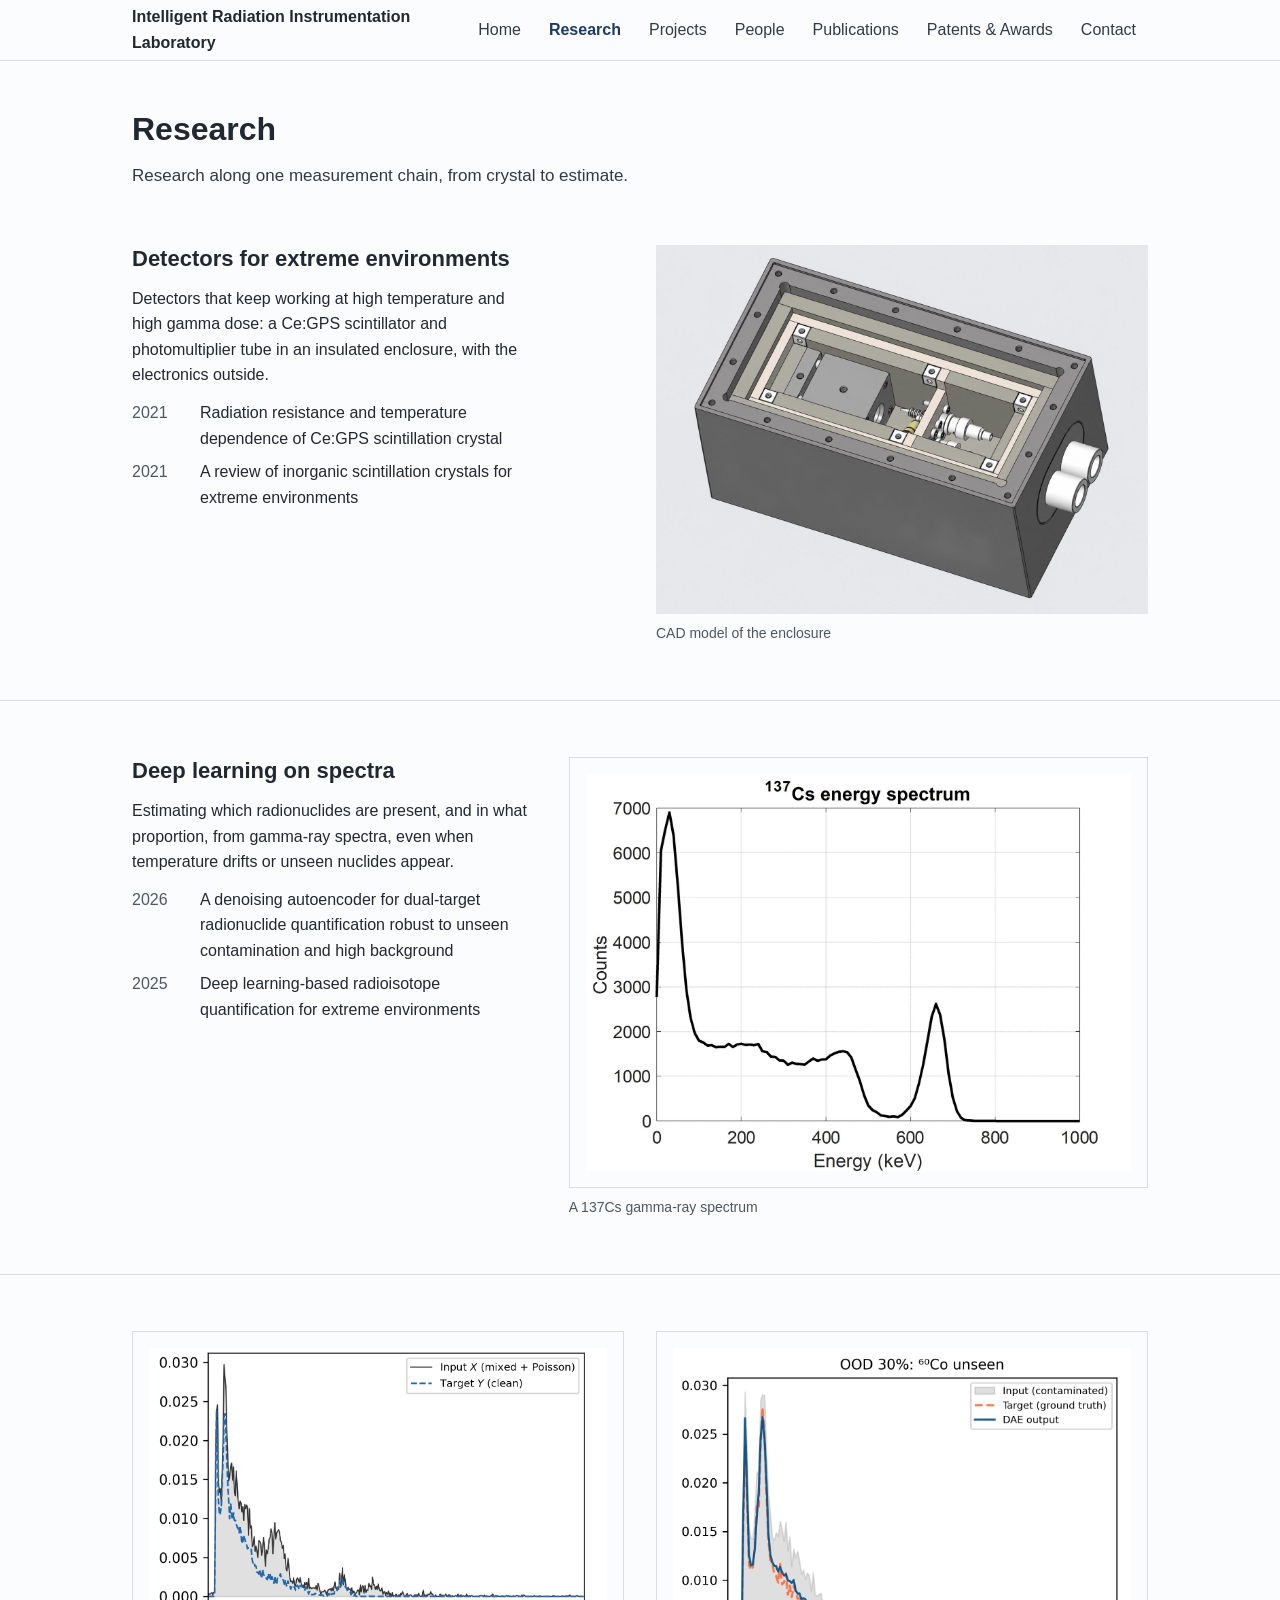
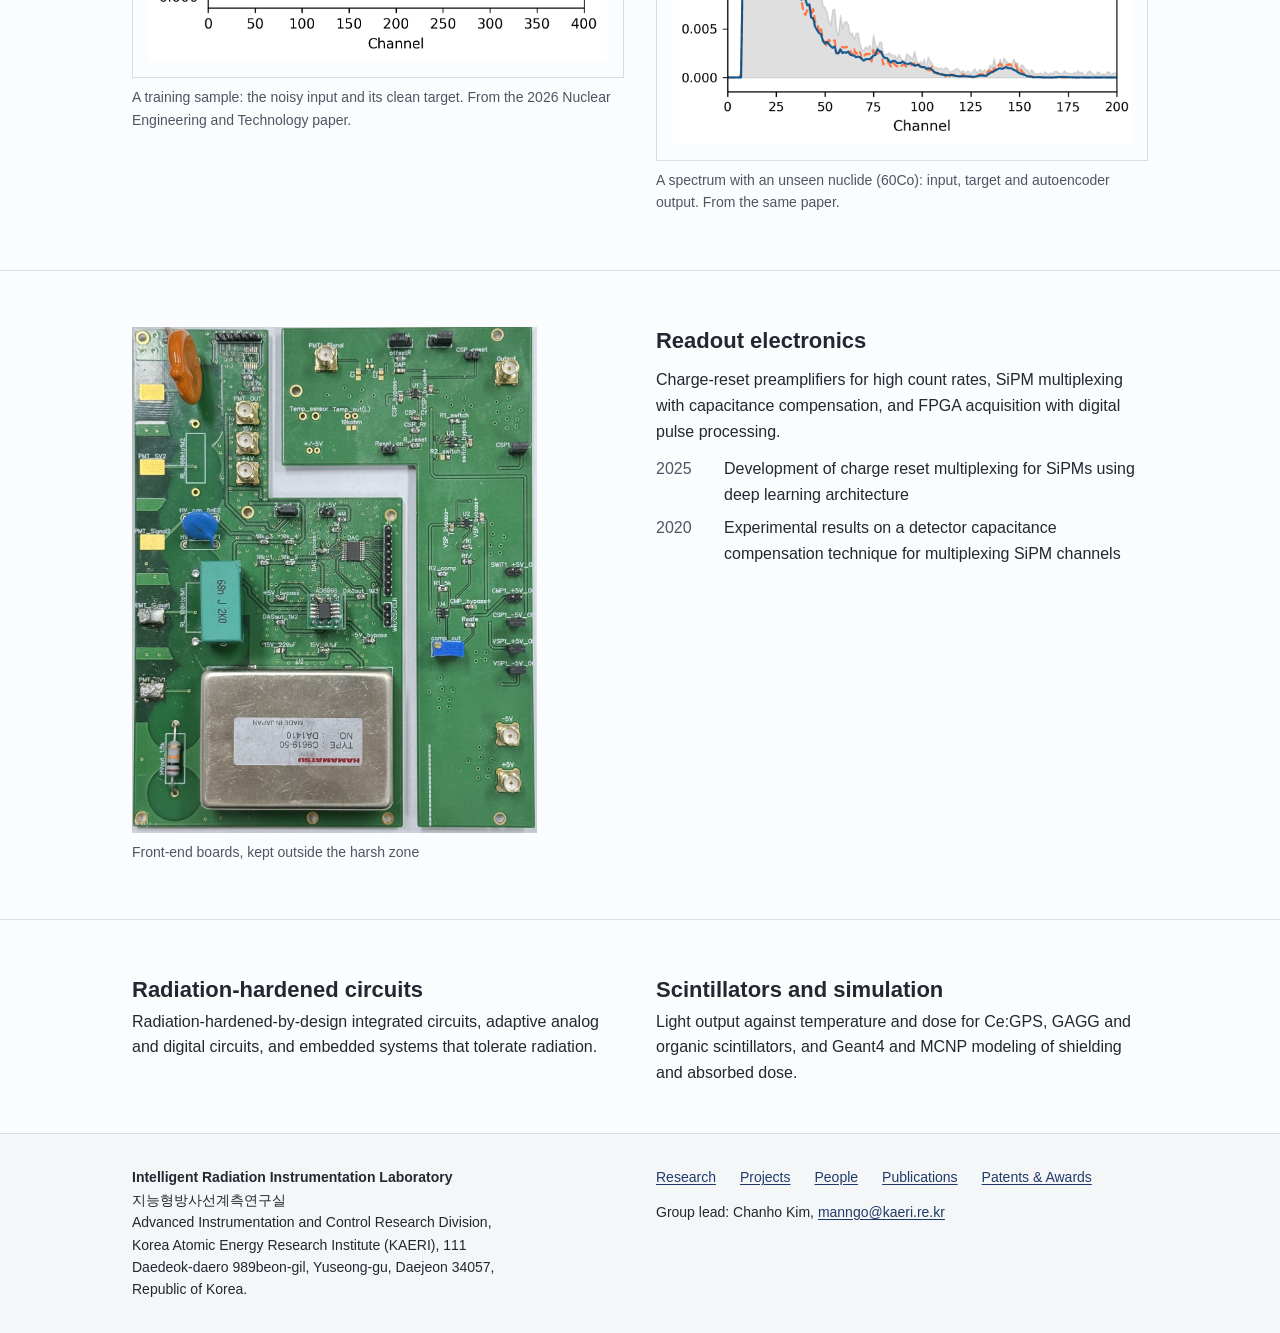
==== research.html @ 73b37523 "Publish Intelligent Radiation Instrumentation Laboratory site" ====
<!doctype html>
<html lang="en">
<head>
<meta charset="utf-8">
<meta name="viewport" content="width=device-width, initial-scale=1">
<title>Research | Intelligent Radiation Instrumentation Laboratory</title>
<meta name="description" content="Research areas of the Intelligent Radiation Instrumentation Laboratory: extreme-environment detectors, deep-learning spectral analysis, readout electronics, radiation-hardened circuits and simulation.">
<link rel="stylesheet" href="inner.css">
</head>
<body>
<a class="skip" href="#main">Skip to content</a>
<header class="nav"><div class="container"><div class="nav__in"><a class="wm" href="index.html" aria-label="Intelligent Radiation Instrumentation Laboratory, home"><span class="wm__s">IRIL</span><span class="wm__l">Intelligent Radiation Instrumentation Laboratory</span></a><details class="menu" open><summary>Menu</summary><ul><li><a href="index.html">Home</a></li><li><a href="research.html" aria-current="page">Research</a></li><li><a href="projects.html">Projects</a></li><li><a href="people.html">People</a></li><li><a href="publications.html">Publications</a></li><li><a href="patents-awards.html">Patents &amp; Awards</a></li><li><a href="contact.html">Contact</a></li></ul></details></div></div></header>
<main id="main">
<section class="pagehead container"><h1>Research</h1><p class="lead">Research along one measurement chain, from crystal to estimate.</p></section>
<section class="sec"><div class="container g12">
<div class="head a1-5 v-mid"><h2>Detectors for extreme environments</h2>
<p>Detectors that keep working at high temperature and high gamma dose: a Ce:GPS scintillator and photomultiplier tube in an insulated enclosure, with the electronics outside.</p>
<ul class="pl"><li><span class="m t-cool">2021</span><span>Radiation resistance and temperature dependence of Ce:GPS scintillation crystal</span></li><li><span class="m t-cool">2021</span><span>A review of inorganic scintillation crystals for extreme environments</span></li></ul></div>
<figure class="fig b7-12 v-mid"><div class="slot" data-slot="cad" data-alt="CAD model of the enclosure"><img src="assets/enclosure-cad.jpg" width="1448" height="1086" alt="A CAD model of the enclosure with its lid removed, showing layers of insulation around the detector assembly" ></div>
<figcaption class="cap">CAD model of the enclosure</figcaption></figure>
</div></section>

<section class="sec"><div class="container g12">
<div class="head a1-5 v-mid"><h2>Deep learning on spectra</h2>
<p>Estimating which radionuclides are present, and in what proportion, from gamma-ray spectra, even when temperature drifts or unseen nuclides appear.</p>
<ul class="pl"><li><span class="m t-cool">2026</span><span><code>A denoising autoencoder for dual-target radionuclide quantification robust to unseen contamination and high background</code></span></li><li><span class="m t-cool">2025</span><span>Deep learning-based radioisotope quantification for extreme environments</span></li></ul></div>
<figure class="fig b6-12 v-mid"><div class="chart"><img src="assets/cs137-spectrum.png" width="1600" height="1163" alt="A 137Cs energy spectrum from 0 to 1000 keV with a full-energy peak near 660 keV" ></div>
<figcaption class="cap">A 137Cs gamma-ray spectrum</figcaption></figure>
</div></section>

<section class="sec"><div class="container g12">
<figure class="fig a1-6"><div class="chart"><img src="assets/training-sample.png" width="1381" height="944" alt="A training spectrum: the noisy input, a mix of target, background and Poisson noise, and the clean target drawn over it" ></div>
<figcaption class="cap">A training sample: the noisy input and its clean target. From the 2026 Nuclear Engineering and Technology paper.</figcaption></figure>
<figure class="fig b7-12"><div class="chart"><img src="assets/reconstruction-co60.png" width="1350" height="1167" alt="A spectrum with 30 percent unseen 60Co: the contaminated input, the target and the autoencoder output overlaid" ></div>
<figcaption class="cap">A spectrum with an unseen nuclide (60Co): input, target and autoencoder output. From the same paper.</figcaption></figure>
</div></section>

<section class="sec"><div class="container g12">
<figure class="fig a1-5 v-mid"><div class="slot slot--45" data-slot="boards" data-alt="Front-end boards"><img src="assets/frontend-boards.jpg" width="1244" height="1600" alt="Two green front-end circuit boards side by side, one carrying a Hamamatsu C9619 photomultiplier module" ></div>
<figcaption class="cap">Front-end boards, kept outside the harsh zone</figcaption></figure>
<div class="head b7-12 v-mid"><h2>Readout electronics</h2>
<p>Charge-reset preamplifiers for high count rates, SiPM multiplexing with capacitance compensation, and FPGA acquisition with digital pulse processing.</p>
<ul class="pl"><li><span class="m t-cool">2025</span><span>Development of charge reset multiplexing for SiPMs using deep learning architecture</span></li><li><span class="m t-cool">2020</span><span>Experimental results on a detector capacitance compensation technique for multiplexing SiPM channels</span></li></ul></div>
</div></section>

<section class="sec"><div class="container"><div class="panels panels--2">
<div><h2>Radiation-hardened circuits</h2><p>Radiation-hardened-by-design integrated circuits, adaptive analog and digital circuits, and embedded systems that tolerate radiation.</p></div>
<div><h2>Scintillators and simulation</h2><p>Light output against temperature and dose for Ce:GPS, GAGG and organic scintillators, and Geant4 and MCNP modeling of shielding and absorbed dose.</p></div>
</div></div></section>

</main>
<footer class="foot"><div class="container foot__in"><div><p class="name">Intelligent Radiation Instrumentation Laboratory</p><p lang="ko">지능형방사선계측연구실</p><p>Advanced Instrumentation and Control Research Division, Korea Atomic Energy Research Institute (KAERI), 111 Daedeok-daero 989beon-gil, Yuseong-gu, Daejeon 34057, Republic of Korea.</p></div><div><ul><li><a href="research.html">Research</a></li><li><a href="projects.html">Projects</a></li><li><a href="people.html">People</a></li><li><a href="publications.html">Publications</a></li><li><a href="patents-awards.html">Patents &amp; Awards</a></li></ul><p>Group lead: Chanho Kim, <a href="mailto:manngo@kaeri.re.kr">manngo@kaeri.re.kr</a></p></div></div></footer>
<script src="site.js"></script>
<script>window.hallmarkSlots = (m) => { for (const [k, v] of Object.entries(m)) { const s = document.querySelector(`[data-slot="${k}"]`); if (!s) continue; const im = new Image(); im.src = typeof v === 'string' ? v : v.src; im.alt = (typeof v === 'object' && v.alt) || s.dataset.alt || ''; s.querySelectorAll(':scope > img').forEach((o) => o.remove()); s.prepend(im); } };
document.querySelectorAll('[data-slot] img').forEach((i) => { if (i.complete && !i.naturalWidth) i.remove(); else i.addEventListener('error', () => i.remove(), { once: true }); });</script>
</body>
</html>
---- inner.css ----
/* Hallmark · shape: app screen · genre: modern-minimal · theme: plain university lab page (by request, stamped as app screen because every page is an information page of lists, captions and records) · job: hire · draw: manual
 * Hallmark · exemption: the Floor items on theme, first-screen composition, accent usage and display type are waived by the owner request for a calm, ordinary lab site (light ground, one navy link color, 32px page titles, system sans, no motion, no cards, no shadows, no slogan). Contrast, focus, factual and no-overflow items still hold.
 * Hallmark · exemption: photographs and CAD models are shown in their original color, with no filter or overlay
 * Hallmark · note: the full title of the 2026 paper is a quotation, kept whole in a code element with inherited type so the buzzword check, which cannot be waived, skips a cited title it must not shorten
 * Hallmark · dismissed 58 · the screens of 86 to 125 words are plain list rows, captions and reference text on a lab site the owner wants informative and ordinary, each section is one object with its figure
 * Hallmark · dismissed 77 · the inner pages are short directories of three or four sections by nature, a roster and a contact record, so they hold no landing page sections */
:root {
  color-scheme: light;
  --space-3xs: 2px; --space-2xs: 4px; --space-xs: 8px; --space-sm: 12px; --space-md: 16px; --space-lg: 24px; --space-xl: 32px; --space-2xl: 48px; --space-3xl: 64px; --space-4xl: 96px;
  --text-xs: 0.8125rem; --text-sm: 0.875rem; --text-md: 1rem; --text-lg: 1.125rem; --text-xl: 1.375rem; --text-2xl: 2rem;
  --text-page: 2rem; --text-section: 1.375rem; --text-title: 1.0625rem; --text-lead: 1.0625rem;
  --dur-micro: 0ms;
  --container: 1080px; --gutter: 32px; --gap-columns: 32px; --section-gap: 56px;
  --z-base: 1; --z-dropdown: 100; --z-toast: 500;
  --color-paper: #fbfcfd; --color-paper-2: #f5f6f8; --color-paper-3: #f5f6f8; --color-paper-fit: #fbfcfd;
  --color-ink: #222831; --color-ink-2: #323a46; --color-muted: #4d5663;
  --color-rule: #d9dde3; --color-rule-2: #b9c0ca;
  --color-accent: #1f3a68; --color-focus: #1f3a68;
  --font-display: "Segoe UI", "Helvetica Neue", Arial, "Malgun Gothic", sans-serif; --font-body: var(--font-display);
  --radius-card: 0; --rule-hair: 1px;
}

*, *::before, *::after { box-sizing: border-box; }
html, body { overflow-x: clip; }
body { margin: 0; background: var(--color-paper); color: var(--color-ink); font-family: var(--font-body); font-size: var(--text-md); line-height: 1.6; }
:focus-visible { outline: 2px solid var(--color-focus); outline-offset: 2px; }
a { color: var(--color-accent); text-decoration-thickness: 1px; text-underline-offset: 0.16em; }
h1, h2, h3 { margin: 0; font-family: var(--font-display); font-weight: 600; line-height: 1.3; color: var(--color-ink); overflow-wrap: break-word; min-width: 0; }
h1 { font-size: var(--text-page); } h2 { font-size: var(--text-section); } h3 { font-size: var(--text-title); }
.lead { font-size: var(--text-lead); line-height: 1.55; max-width: 62ch; color: var(--color-ink-2); }
p { margin: 0; }
p:not([class]) { max-width: 70ch; }
img { max-width: 100%; height: auto; display: block; }
[hidden] { display: none !important; }
.container { width: 100%; max-width: var(--container); margin-inline: auto; padding-inline: var(--gutter); }
[data-slot] { position: relative; overflow: hidden; background: var(--color-paper-2); }
[data-slot] > img { position: absolute; inset: 0; width: 100%; height: 100%; object-fit: cover; }
[data-slot].slot--fit { background: var(--color-paper-fit); }
[data-slot].slot--fit > img { object-fit: contain; }
@media (max-width: 40rem) { :root { --gutter: 16px; --gap-columns: 16px; --section-gap: 40px; } }

body { display: flex; flex-direction: column; min-height: 100dvh; }
main { flex: 1; padding-bottom: var(--space-2xl); }
.skip { position: absolute; left: var(--space-md); top: -100px; z-index: var(--z-toast); padding: var(--space-xs) var(--space-md); background: var(--color-paper); border: 1px solid var(--color-accent); }
.skip:focus-visible { top: var(--space-md); }
.g12 { display: grid; grid-template-columns: repeat(12, minmax(0, 1fr)); column-gap: var(--gap-columns); row-gap: var(--space-lg); }
.a1-5 { grid-column: 1 / span 5; } .a1-6 { grid-column: 1 / span 6; } .a1-7 { grid-column: 1 / span 7; } .a1-4 { grid-column: 1 / span 4; }
.b5-12 { grid-column: 5 / -1; } .b6-12 { grid-column: 6 / -1; } .b7-12 { grid-column: 7 / -1; } .b8-12 { grid-column: 8 / -1; }
.v-mid { align-self: start; }
@media (max-width: 50rem) { .g12 > * { grid-column: 1 / -1; } }
.sec { padding-block: var(--section-gap) 0; }
.sec + .sec { border-top: 1px solid var(--color-rule); margin-top: var(--section-gap); }
.band { margin-top: var(--section-gap); border-top: 1px solid var(--color-rule); padding-block: var(--section-gap) 0; }
.head { display: grid; gap: var(--space-sm); align-content: start; }
.pagehead { padding-block: var(--space-2xl) 0; display: grid; gap: var(--space-sm); }
.pagehead + .sec { margin-top: 0; }

.nav { border-bottom: 1px solid var(--color-rule); position: relative; }
.nav__in { display: flex; align-items: center; justify-content: space-between; gap: var(--space-lg); min-height: 60px; }
.wm { font-weight: 600; text-decoration: none; color: var(--color-ink); }
.wm__l { display: none; }
.menu summary { list-style: none; cursor: pointer; min-height: 44px; display: inline-flex; align-items: center; padding-inline: var(--space-md); border: 1px solid var(--color-rule-2); }
.menu summary::-webkit-details-marker { display: none; }
.menu ul { list-style: none; margin: 0; padding: var(--space-xs); position: absolute; right: var(--gutter); left: var(--gutter); top: 100%; z-index: var(--z-dropdown); background: var(--color-paper); border: 1px solid var(--color-rule); }
.menu a { display: flex; align-items: center; min-height: 44px; padding-inline: var(--space-md); text-decoration: none; color: var(--color-ink-2); }
.menu a:hover { text-decoration: underline; }
.menu a[aria-current="page"] { color: var(--color-accent); font-weight: 600; }
@media (min-width: 62rem) {
  .menu summary { display: none; }
  .menu ul { position: static; display: flex; gap: var(--space-2xs); padding: 0; background: none; border: 0; }
  .menu a { padding-inline: var(--space-sm); }
}
@media (min-width: 72rem) { .wm__s { display: none; } .wm__l { display: inline; } }

.t-person { font-weight: 600; color: var(--color-ink); }
.m { font-variant-numeric: tabular-nums; color: var(--color-muted); }
.cap { margin-top: var(--space-xs); font-size: var(--text-sm); color: var(--color-muted); max-width: 62ch; }
.actions { display: flex; flex-wrap: wrap; gap: var(--space-sm); }

.hero { padding-block: var(--space-2xl) 0; }
.hero__grid { display: grid; grid-template-columns: minmax(0, 5fr) minmax(0, 6fr); gap: var(--space-2xl); align-items: start; }
.hero__text { display: grid; gap: var(--space-md); }
.hero__aff { color: var(--color-muted); }
@media (max-width: 50rem) { .hero__grid { grid-template-columns: minmax(0, 1fr); gap: var(--space-lg); } }
.slot { aspect-ratio: 4 / 3; }
.slot--45 { aspect-ratio: 4 / 5; }
.slot--wide { aspect-ratio: 16 / 7; }
.fig { margin: 0; min-width: 0; }
.chart { margin: 0; border: 1px solid var(--color-rule); padding: var(--space-md); background: var(--color-paper); }

.panels { display: grid; grid-template-columns: repeat(6, minmax(0, 1fr)); gap: var(--space-lg) var(--gap-columns); }
.panels > * { grid-column: span 2; display: grid; gap: var(--space-2xs); align-content: start; }
.panels--2 > * { grid-column: span 3; }
.panels--1 { grid-template-columns: minmax(0, 1fr); }
.panels--1 > * { grid-column: auto; }
.panels > .w3 { grid-column: span 3; }
@media (max-width: 50rem) { .panels > *, .panels > .w3 { grid-column: 1 / -1; } }

.rows { list-style: none; margin: 0; padding: 0; border-top: 1px solid var(--color-rule); }
.rows > li { display: grid; grid-template-columns: repeat(12, minmax(0, 1fr)); column-gap: var(--gap-columns); row-gap: var(--space-2xs); padding-block: var(--space-md); border-bottom: 1px solid var(--color-rule); align-items: baseline; }
.rows .r1 { grid-column: 1 / span 6; } .rows .r2 { grid-column: 7 / span 3; } .rows .r3 { grid-column: 10 / -1; }
@media (max-width: 50rem) { .rows > li > * { grid-column: 1 / -1 !important; } }
.person .r1 { grid-column: 1 / span 4; } .person .r2 { grid-column: 5 / span 8; }
.role { font-size: var(--text-sm); color: var(--color-muted); }

.trail { list-style: none; margin: 0; padding: 0; display: grid; gap: var(--space-md); }
.trail > li { display: grid; grid-template-columns: 6rem minmax(0, 1fr); gap: var(--space-md); }
@media (max-width: 40rem) { .trail > li { grid-template-columns: minmax(0, 1fr); gap: var(--space-3xs); } }
.trail p { max-width: 70ch; }

.facts { margin: 0; display: grid; }
.facts > div { display: grid; grid-template-columns: 8rem minmax(0, 1fr); gap: var(--space-md); padding-block: var(--space-xs); border-top: 1px solid var(--color-rule); }
.facts dt { font-size: var(--text-sm); color: var(--color-muted); }
.facts dd { margin: 0; }
.proj { display: grid; gap: var(--space-md); align-content: start; }
.reading { font-size: var(--text-xl); font-weight: 600; }
.unit { margin-left: var(--space-xs); font-size: var(--text-sm); color: var(--color-muted); }
@media (max-width: 40rem) { .facts > div { grid-template-columns: minmax(0, 1fr); gap: 0; } }
.pl { list-style: none; margin: 0; padding: 0; display: grid; gap: var(--space-xs); }
.pl li { display: grid; grid-template-columns: 3.5rem minmax(0, 1fr); gap: var(--space-sm); }

.tbl { width: 100%; border-collapse: collapse; }
.tbl th { text-align: left; font-size: var(--text-sm); font-weight: 600; color: var(--color-muted); padding: var(--space-xs) var(--space-md) var(--space-xs) 0; border-bottom: 1px solid var(--color-rule-2); }
.tbl td { padding: var(--space-sm) var(--space-md) var(--space-sm) 0; border-bottom: 1px solid var(--color-rule); vertical-align: top; }
@media (max-width: 50rem) { .tbl, .tbl tbody, .tbl tr, .tbl td { display: block; } .tbl thead { display: none; } .tbl tr { padding-block: var(--space-sm); border-bottom: 1px solid var(--color-rule); } .tbl td { border: 0; padding: var(--space-3xs) 0; } .tbl td[data-l]::before { content: attr(data-l) ": "; color: var(--color-muted); font-size: var(--text-sm); } }
.yr { display: grid; grid-template-columns: 5rem minmax(0, 1fr); gap: var(--space-lg); padding-block: var(--space-md); border-top: 1px solid var(--color-rule); }
.yr ul { list-style: none; margin: 0; padding: 0; display: grid; gap: var(--space-sm); }
.yr li { max-width: 80ch; }
@media (max-width: 40rem) { .yr { grid-template-columns: minmax(0, 1fr); gap: var(--space-2xs); } }
.sub { margin-top: var(--space-3xl); }
.sub:first-child { margin-top: 0; }
.sub h2 { margin-bottom: var(--space-md); }

.foot { border-top: 1px solid var(--color-rule); background: var(--color-paper-2); padding-block: var(--space-xl); font-size: var(--text-sm); }
.foot__in { display: grid; grid-template-columns: minmax(0, 1fr) minmax(0, 1fr); gap: var(--space-xl); }
.foot p { max-width: 50ch; }
.foot ul { list-style: none; margin: 0 0 var(--space-sm); padding: 0; display: flex; flex-wrap: wrap; gap: var(--space-2xs) var(--space-lg); }
.foot .name { font-weight: 600; color: var(--color-ink); }
@media (max-width: 50rem) { .foot__in { grid-template-columns: minmax(0, 1fr); } }
code { font: inherit; color: inherit; }
.slot--tall { aspect-ratio: 3 / 4; }
.menu a { white-space: nowrap; }
.wm { min-width: 0; }
h1, h2, h3 { text-wrap: balance; }
::selection { background: var(--color-rule); }
html { scrollbar-color: var(--color-rule-2) var(--color-paper); }
a:active, .menu summary:active { color: var(--color-ink); }
[data-slot].slot--fit { background: var(--color-paper); } [data-slot].slot--fit > img { mix-blend-mode: multiply; }
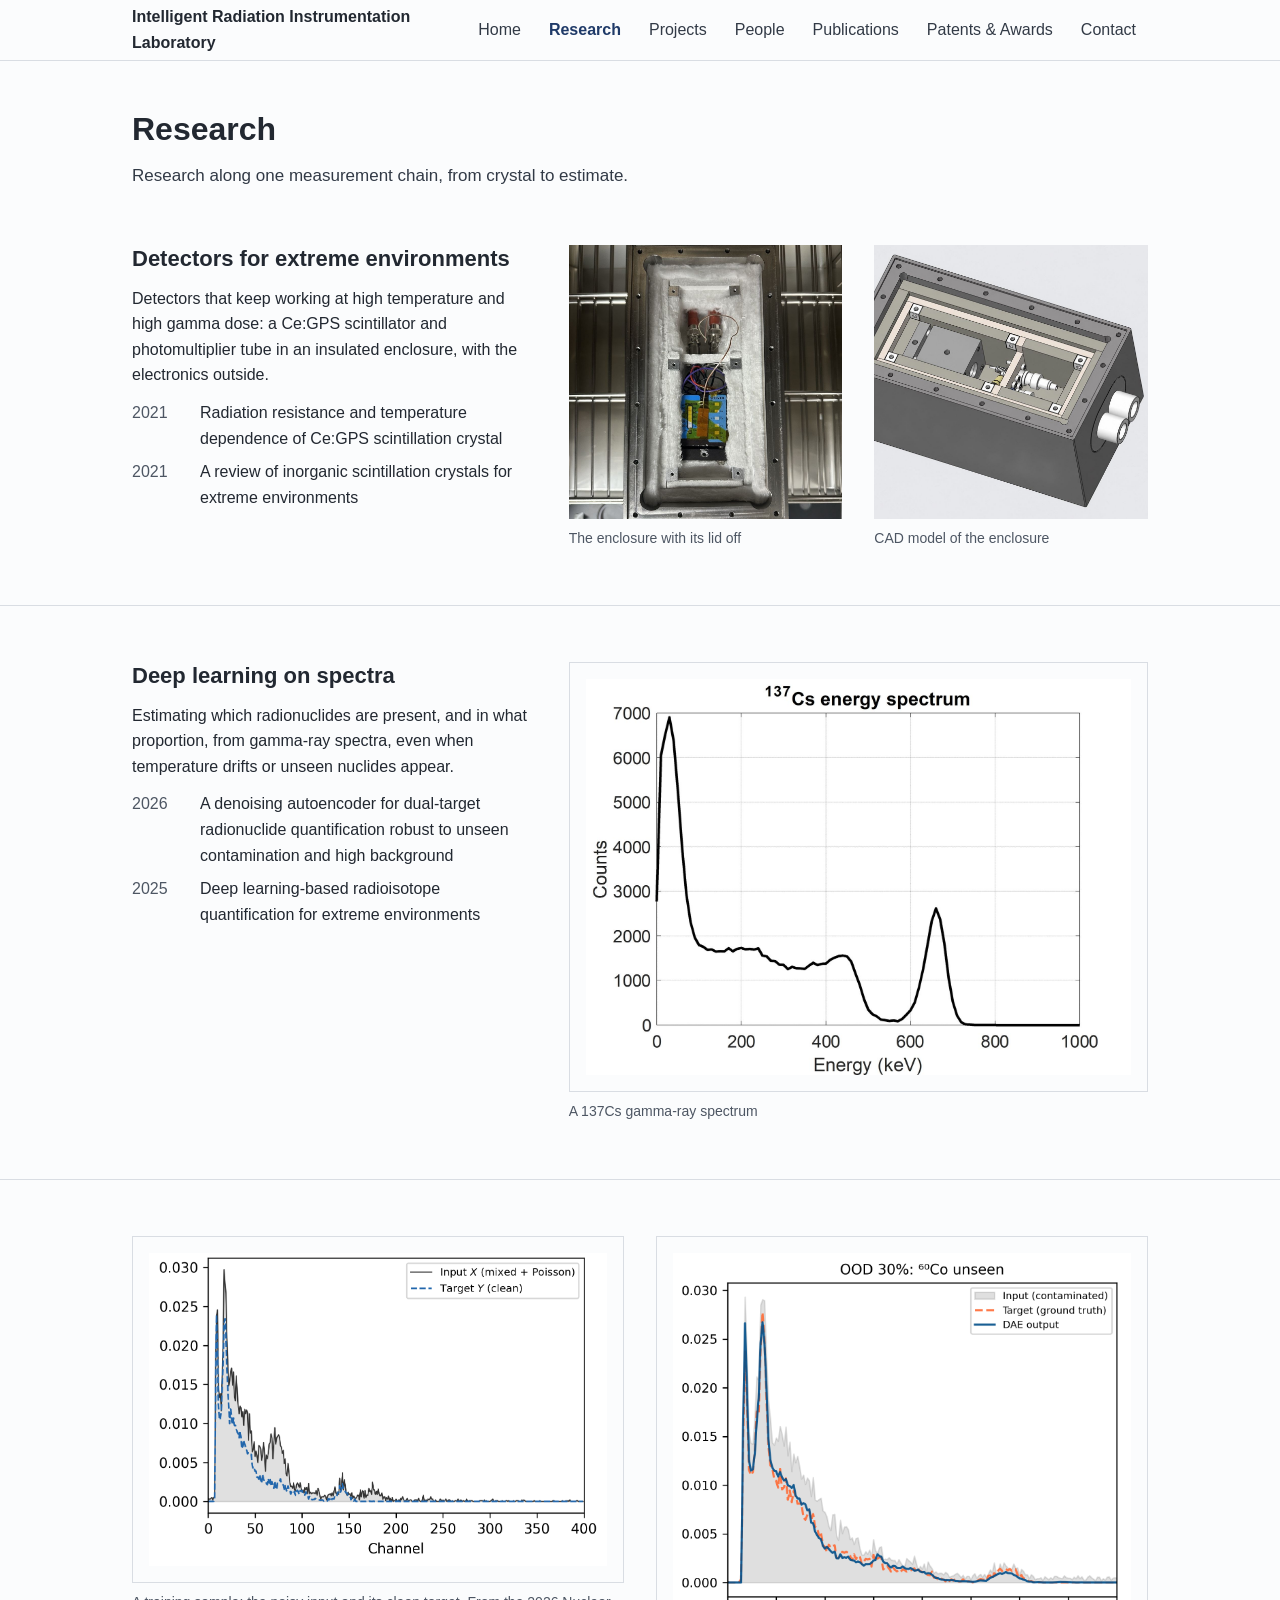
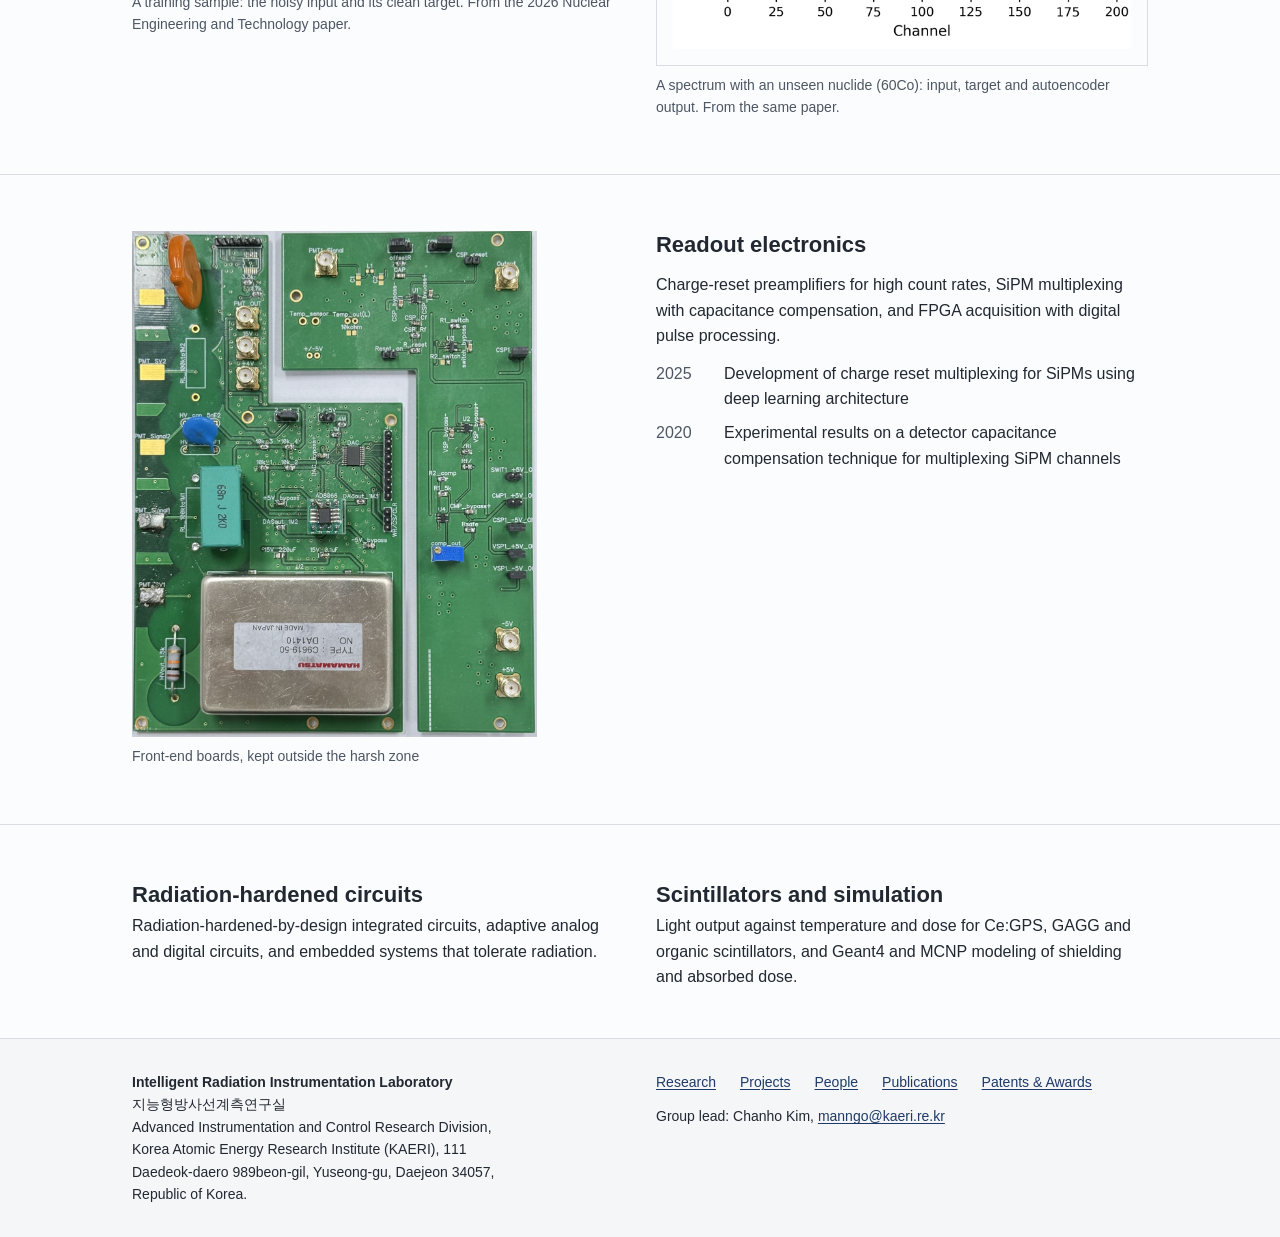
==== commit 022251dd: "Add member photos and enclosure photograph" ====
--- a/research.html
+++ b/research.html
@@ -16,8 +16,12 @@
 <div class="head a1-5 v-mid"><h2>Detectors for extreme environments</h2>
 <p>Detectors that keep working at high temperature and high gamma dose: a Ce:GPS scintillator and photomultiplier tube in an insulated enclosure, with the electronics outside.</p>
 <ul class="pl"><li><span class="m t-cool">2021</span><span>Radiation resistance and temperature dependence of Ce:GPS scintillation crystal</span></li><li><span class="m t-cool">2021</span><span>A review of inorganic scintillation crystals for extreme environments</span></li></ul></div>
-<figure class="fig b7-12 v-mid"><div class="slot" data-slot="cad" data-alt="CAD model of the enclosure"><img src="assets/enclosure-cad.jpg" width="1448" height="1086" alt="A CAD model of the enclosure with its lid removed, showing layers of insulation around the detector assembly" ></div>
+<div class="pair b6-12 v-mid">
+<figure class="fig"><div class="slot slot--sq" data-slot="open" data-alt="The enclosure with its lid off"><img src="assets/enclosure-open-sq.jpg" width="1080" height="1080" alt="The enclosure with its lid off, showing the detector assembly wrapped in white ceramic insulation with two BNC connectors at the top" ></div>
+<figcaption class="cap">The enclosure with its lid off</figcaption></figure>
+<figure class="fig"><div class="slot slot--sq" data-slot="cad" data-alt="CAD model of the enclosure"><img src="assets/enclosure-cad-sq.jpg" width="1086" height="1086" alt="A CAD model of the enclosure with its lid removed, showing layers of insulation around the detector assembly" ></div>
 <figcaption class="cap">CAD model of the enclosure</figcaption></figure>
+</div>
 </div></section>
 
 <section class="sec"><div class="container g12">
--- a/inner.css
+++ b/inner.css
@@ -44,7 +44,7 @@
 .skip { position: absolute; left: var(--space-md); top: -100px; z-index: var(--z-toast); padding: var(--space-xs) var(--space-md); background: var(--color-paper); border: 1px solid var(--color-accent); }
 .skip:focus-visible { top: var(--space-md); }
 .g12 { display: grid; grid-template-columns: repeat(12, minmax(0, 1fr)); column-gap: var(--gap-columns); row-gap: var(--space-lg); }
-.a1-5 { grid-column: 1 / span 5; } .a1-6 { grid-column: 1 / span 6; } .a1-7 { grid-column: 1 / span 7; } .a1-4 { grid-column: 1 / span 4; }
+.a1-5 { grid-column: 1 / span 5; } .a1-6 { grid-column: 1 / span 6; } .a1-7 { grid-column: 1 / span 7; } .a1-4 { grid-column: 1 / span 4; } .a1-12 { grid-column: 1 / -1; }
 .b5-12 { grid-column: 5 / -1; } .b6-12 { grid-column: 6 / -1; } .b7-12 { grid-column: 7 / -1; } .b8-12 { grid-column: 8 / -1; }
 .v-mid { align-self: start; }
 @media (max-width: 50rem) { .g12 > * { grid-column: 1 / -1; } }
@@ -84,6 +84,8 @@
 @media (max-width: 50rem) { .hero__grid { grid-template-columns: minmax(0, 1fr); gap: var(--space-lg); } }
 .slot { aspect-ratio: 4 / 3; }
 .slot--45 { aspect-ratio: 4 / 5; }
+.slot--sq { aspect-ratio: 1 / 1; }
+.pair { display: grid; grid-template-columns: repeat(2, minmax(0, 1fr)); gap: var(--gap-columns); }
 .slot--wide { aspect-ratio: 16 / 7; }
 .fig { margin: 0; min-width: 0; }
 .chart { margin: 0; border: 1px solid var(--color-rule); padding: var(--space-md); background: var(--color-paper); }
@@ -100,7 +102,12 @@
 .rows > li { display: grid; grid-template-columns: repeat(12, minmax(0, 1fr)); column-gap: var(--gap-columns); row-gap: var(--space-2xs); padding-block: var(--space-md); border-bottom: 1px solid var(--color-rule); align-items: baseline; }
 .rows .r1 { grid-column: 1 / span 6; } .rows .r2 { grid-column: 7 / span 3; } .rows .r3 { grid-column: 10 / -1; }
 @media (max-width: 50rem) { .rows > li > * { grid-column: 1 / -1 !important; } }
+.rows > li.person { display: grid; grid-template-columns: 7rem minmax(0, 1fr); align-items: start; }
+.pph { display: block; width: 7rem; aspect-ratio: 4 / 5; object-fit: cover; border-radius: 2px; background: var(--color-paper-2); }
+span.pph { background: none; aspect-ratio: auto; height: 0; }
+.pbody { display: grid; grid-template-columns: repeat(12, minmax(0, 1fr)); column-gap: var(--gap-columns); row-gap: var(--space-2xs); align-items: baseline; }
 .person .r1 { grid-column: 1 / span 4; } .person .r2 { grid-column: 5 / span 8; }
+@media (max-width: 50rem) { .rows > li.person { grid-template-columns: 5rem minmax(0, 1fr); } .pph { width: 5rem; } .rows > li.person > * { grid-column: auto !important; } .pbody > * { grid-column: 1 / -1 !important; } }
 .role { font-size: var(--text-sm); color: var(--color-muted); }
 
 .trail { list-style: none; margin: 0; padding: 0; display: grid; gap: var(--space-md); }
